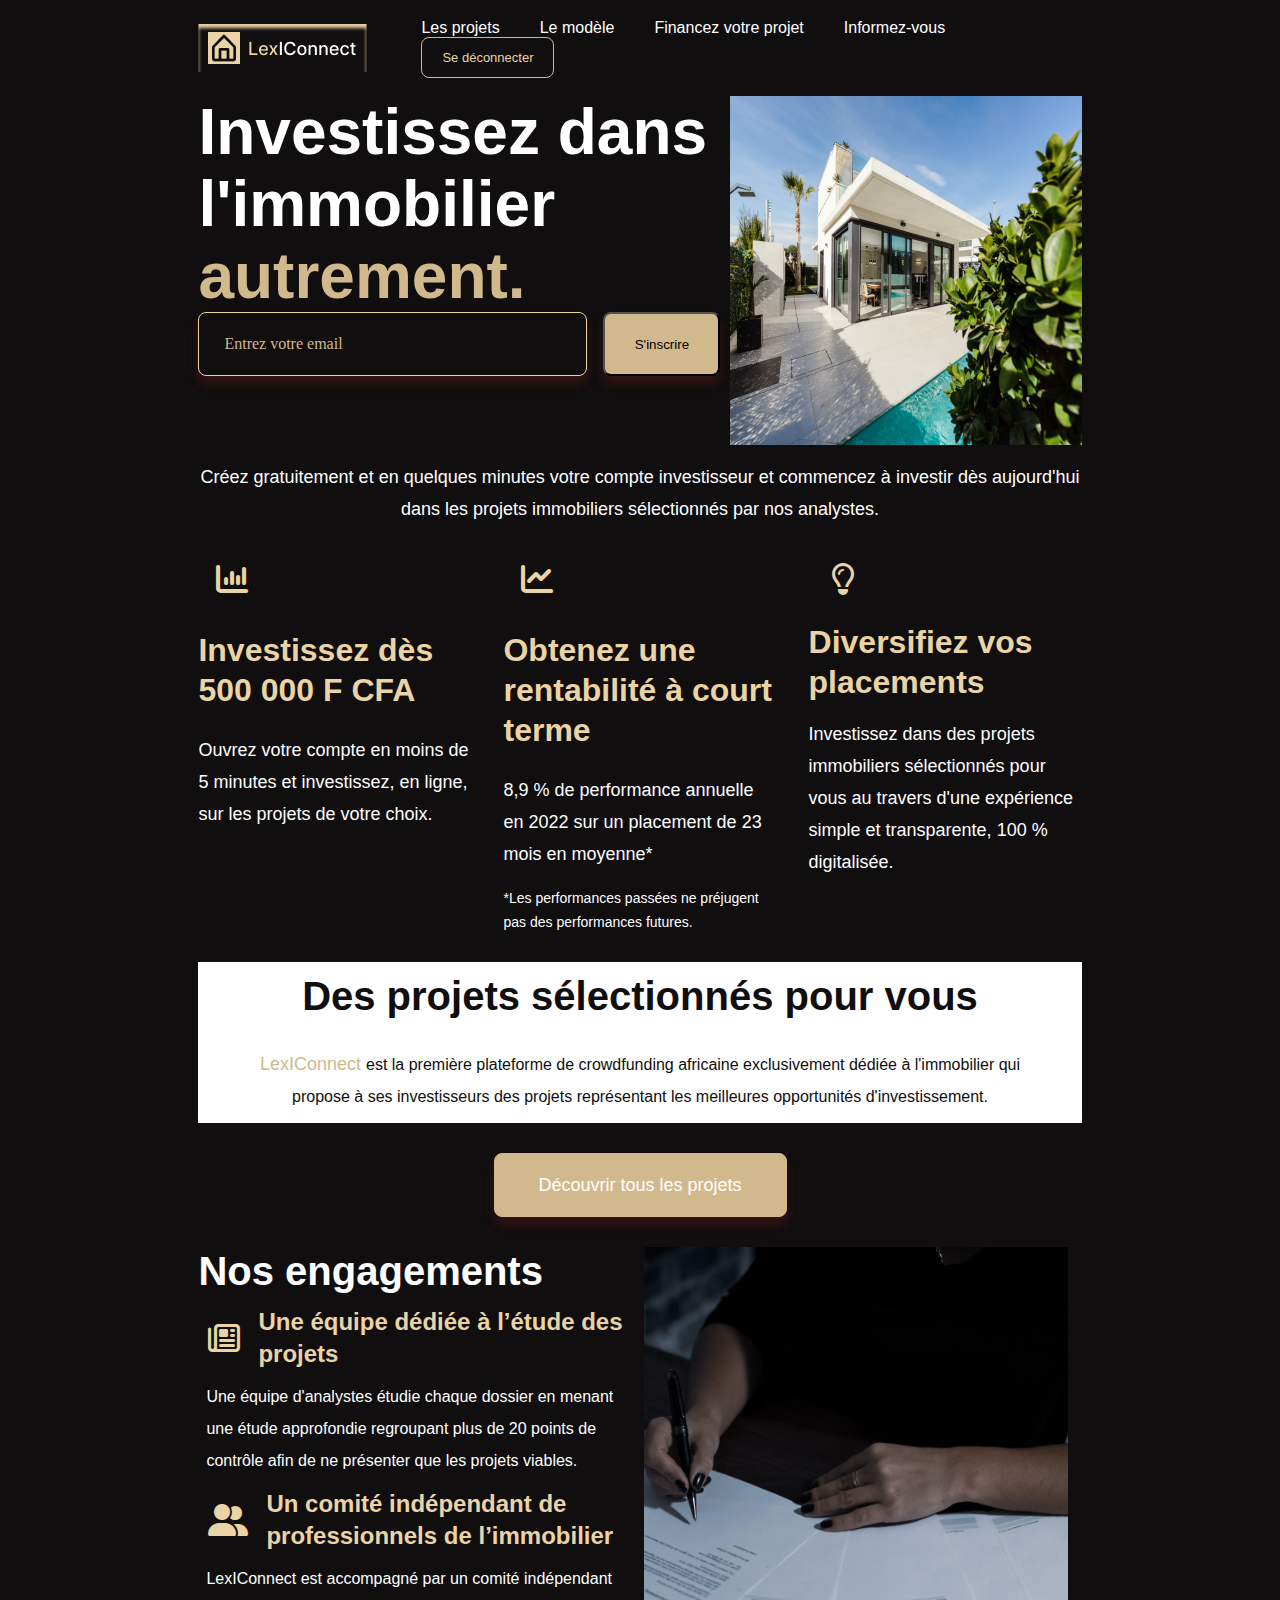
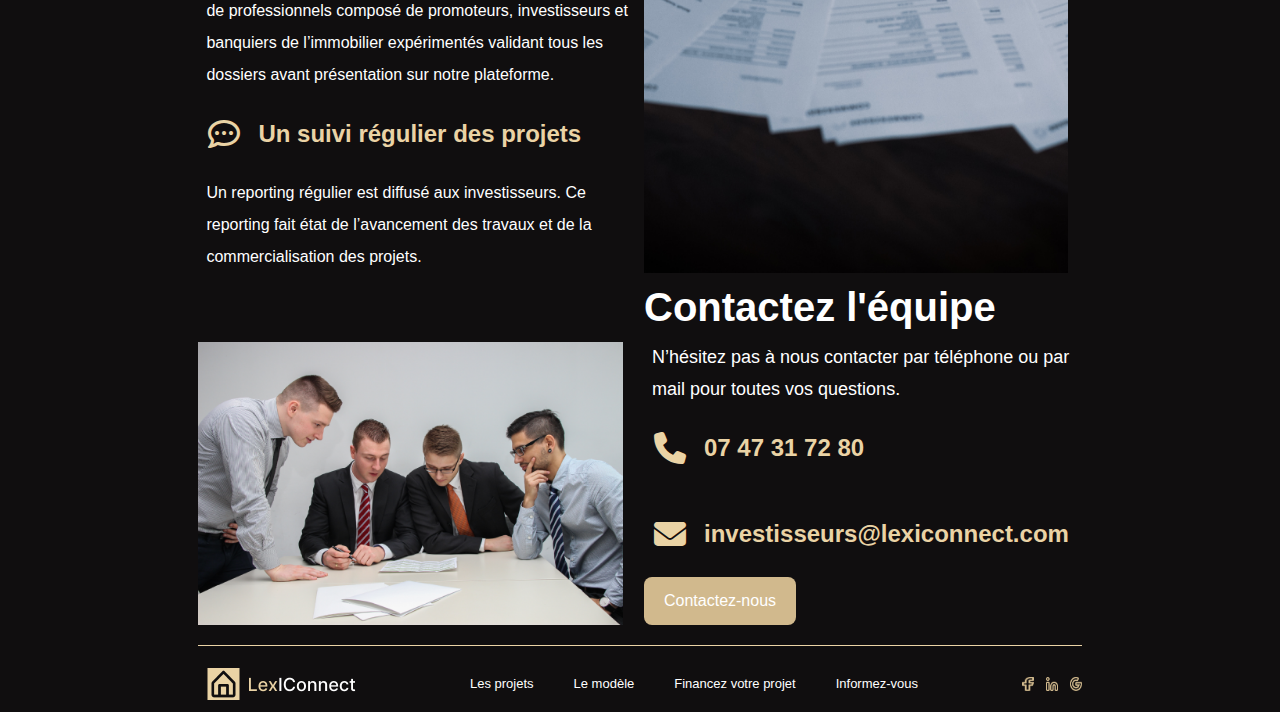
==== home_connected.html @ 10e0167e "add signup form" ====
<!DOCTYPE html>
<html lang="en">
  <head>
    <meta charset="UTF-8" />
    <meta name="viewport" content="width=device-width, initial-scale=1.0" />
    <meta name="author" content="Alexandre Kanga" />
    <meta
      name="description"
      content="LexIConnect, votre plateforme de crowfunding africaine"
    />
    <meta
      name="keywords"
      content="LexIConnect, Immobilier, Crowfunding, financement participatif, Afrique"
    />
    <title>LexIConnect</title>
    <link rel="shortcut icon" href="./images/favicon.ico" type="image/x-icon" />
    <link rel="stylesheet" href="css/style.css" />

    <link
      rel="stylesheet"
      href="https://cdnjs.cloudflare.com/ajax/libs/font-awesome/6.4.2/css/all.min.css"
    />
  </head>
  <body>
    <div class="container">
      <header class="header">
        <img class="logo" src="images/logo.png" alt="logo" />
        <nav class="navigation">
          <ul class="navigation-ul">
            <li>Les projets</li>
            <li>Le modèle</li>
            <li>Financez votre projet</li>
            <li>Informez-vous</li>
          </ul>
        

          <div class="button-cta">
         
            <a href="index.html"
            ><input type="button" class="cta-deconnexion" value="Se déconnecter"
          /></a>
          </div>

        </nav>
      </header>
      <main>
        <section class="heros">
          <div class="heros-top">
            <div class="heros-left">
              <div class="heros-left-top">
                <h1>
                  <h1 class="main-white"
                    >Investissez dans l'immobilier
                    <span class="main-dark-or">autrement.</span></h1
                  >
                </h1>
              </div>
              <div class="heros-left-bottom">
                <input
                  type="text"
                  class="heros-email"
                  placeholder="Entrez votre email"
                />
                <button class="heros-signup">S'inscrire</button>
              </div>
            </div>
            <div class="heros-right">
              <img
                src="images/maison_home.png"
                alt="maison"
                class="heros-image"
              />
            </div>
          </div>
          <div class="heros-bottom">
            Créez gratuitement et en quelques minutes votre compte investisseur
            et commencez à investir dès aujourd'hui dans les projets immobiliers
            sélectionnés par nos analystes.
          </div>
        </section>
        <section class="how">
          <div class="how-left">
            <div class="how-left-top">
              <i class="fa-solid fa-chart-column fa-2xl"></i>
            </div>
            <div class="how-left-middle">
              <h5 class="how-left-middle-text main-or">
                Investissez dès <br />500 000 F CFA
              </h5>
            </div>
            <div class="how-left-bottom">
              <span class="how-left-bottom-text"
                >Ouvrez votre compte en moins de 5 minutes et investissez, en
                ligne, sur les projets de votre choix.</span
              >
            </div>
          </div>

          <div class="how-center">
            <div class="how-center-top">
              <i class="fa-solid fa-chart-line fa-2xl"></i>
            </div>
            <div class="how-center-middle">
              <h5 class="how-center-middle-text main-or">
                Obtenez une rentabilité à court terme
              </h5>
            </div>
            <div class="how-center-bottom">
              <span class="how-center-bottom-text"
                >8,9 % de performance annuelle en 2022 sur un placement de 23
                mois en moyenne*</span
              >
            </div>
            <div class="how-center-bottom-bottom">
              <span class="how-center-bottom-bottom-text"
                >*Les performances passées ne préjugent pas des performances
                futures.</span
              >
            </div>
          </div>

          <div class="how-right">
            <div class="how-right-top">
              <i class="fa-regular fa-lightbulb fa-2xl"></i>
            </div>
            <div class="how-right-middle">
              <h5 class="how-right-middle-text main-or">
                Diversifiez vos placements
              </h5>
            </div>
            <div class="how-right-bottom">
              <span class="how-right-bottom-text"
                >Investissez dans des projets immobiliers sélectionnés pour vous
                au travers d'une expérience simple et transparente, 100 %
                digitalisée.</span
              >
            </div>
          </div>
        </section>
        <section class="section-know-more">
          <div class="know-more">
            <div class="know-more-top">
              <span>Des projets sélectionnés pour vous</span>
            </div>
            <div class="know-more-bottom">
              <span
                ><span class="lexiconnect-title">LexIConnect </span>est la
                première plateforme de crowdfunding africaine exclusivement
                dédiée à l'immobilier qui propose à ses investisseurs des
                projets représentant les meilleures opportunités
                d'investissement.</span
              >
            </div>
          </div>
        </section>

        <section class="cta-section">
          <button class="cta-more">Découvrir tous les projets</button>
        </section>

        <section class="engagements">
          <div class="engagements-left">
            <div class="engagements-top">Nos engagements</div>
            <!-- One box on the left to be duplicate for others -->
            <div class="engagements-box">
              <div class="engagements-box-top">
                <div class="engagements-box-top-left">
                  <i class="fa-regular fa-newspaper fa-2xl"></i>
                </div>
                <div class="engagements-box-top-right">
                  Une équipe dédiée à l’étude des projets
                </div>
              </div>
              <div class="engagements-box-bottom">
                <span
                  >Une équipe d'analystes étudie chaque dossier en menant une
                  étude approfondie regroupant plus de 20 points de contrôle
                  afin de ne présenter que les projets viables.</span
                >
              </div>
            </div>
            <!-- One box on the left to be duplicate for others -->
            <!-- One box on the left to be duplicate for others -->
            <div class="engagements-box">
              <div class="engagements-box-top">
                <div class="engagements-box-top-left">
                  <i class="fa-solid fa-user-group fa-2xl"></i>
                </div>
                <div class="engagements-box-top-right">
                  Un comité indépendant de professionnels de l’immobilier
                </div>
              </div>
              <div class="engagements-box-bottom">
                <span
                  >LexIConnect est accompagné par un comité indépendant de
                  professionnels composé de promoteurs, investisseurs et
                  banquiers de l’immobilier expérimentés validant tous les
                  dossiers avant présentation sur notre plateforme.</span
                >
              </div>
            </div>
            <!-- One box on the left to be duplicate for others -->
            <!-- One box on the left to be duplicate for others -->
            <div class="engagements-box">
              <div class="engagements-box-top">
                <div class="engagements-box-top-left">
                  <i class="fa-regular fa-comment-dots fa-2xl"></i>
                </div>
                <div class="engagements-box-top-right">
                  Un suivi régulier des projets
                </div>
              </div>
              <div class="engagements-box-bottom">
                <span
                  >Un reporting régulier est diffusé aux investisseurs. Ce
                  reporting fait état de l’avancement des travaux et de la
                  commercialisation des projets.</span
                >
              </div>
            </div>
            <!-- One box on the left to be duplicate for others -->
          </div>
          <div class="engagements-right">
            <img src="images/contrat.png" alt="contrat" />
          </div>
        </section>
        <section class="contact">
          <div class="contact-left">
            <img
              class="contact-left-image"
              src="images/contact.png"
              alt="contact"
            />
          </div>
          <div class="contact-right">
            <div class="contact-title"><span>Contactez l'équipe</span></div>
            <div class="contact-description">
              <span
                >N’hésitez pas à nous contacter par téléphone ou par mail pour
                toutes vos questions.</span
              >
            </div>
            <!-- One box on the left to be duplicate for others -->
            <div class="contact-box">
              <div class="contact-box-adresse">
                <div class="contact-box-adresse-left">
                  <i class="fa-solid fa-phone fa-2xl"></i>
                </div>
                <div class="contact-box-adresse-right">07 47 31 72 80</div>
              </div>
              <div class="contact-box-adresse">
                <div class="contact-box-adresse-left">
                  <i class="fa-solid fa-envelope fa-2xl"></i>
                </div>
                <div class="contact-box-adresse-right">
                  investisseurs@lexiconnect.com
                </div>
              </div>
              <div class="contact-button-cta">
                <button class="contact-button">Contactez-nous</button>
              </div>
            </div>
            <!-- One box on the left to be duplicate for others -->
          </div>
        </section>
      </main>
      <div class="separateur"></div>
      <footer class="footer">
        <div class="logo">
          <img
            src="images/logo_footer.png"
            alt="logo-footer"
            class="logo-footer"
          />
        </div>
        <div class="menu-footer">
          <nav class="navigation-footer">
            <ul class="navigation-footer-ul">
              <li>Les projets</li>
              <li>Le modèle</li>
              <li>Financez votre projet</li>
              <li>Informez-vous</li>
            </ul>
          </nav>
        </div>
        <div class="icon-social">
          <img src="images/facebook.png" alt="facebook" class="icon-facebook" />
          <img src="images/linkedin.png" alt="linkedin" class="icon-linkedin" />
          <img src="images/google.png" alt="google" class="icon-google" />
        </div>
      </footer>
    </div>
  </body>
</html>
---- css/style.css ----
:root {
  /* color variables */
  --main-or: #ead3a5;
  --main-dark-grey: #b8b8b8;
  --main-black: #100e0f;
  --main-dark-or: #d1b98d;
  --main-gray-or: #fcf9f0;
  --main-white: #ffffff;

  /* size variables */

  /* on va definir si selon le 
  media query la variable css */

  --main-h1: 6.4rem;
  --main-h2: 5.6rem;
  --main-h3: 4.8rem;
  --main-h4: 4rem;
  --main-h5: 3.2rem;
  --main-h6: 2.4rem;
  --main-bl: 1.8rem;
  --main-br: 1.6rem;
  --main-bs: 1.4rem;
  --main-p: 1.6rem;

  /* --pane-padding: 5px 42px; */
}

* {
  margin: 0;
  padding: 0;
  box-sizing: border-box;
}

html {
  /* percentage of user's browser font-size setting = 10px, max = 16px */
  font-size: 62.5%;
}

body {
  background-color: var(--main-black);
  color: var(--main-white);
  font-family: Arial, Helvetica, sans-serif;

  font-size: 1.6rem;
}

/* ***************** */
/* GENERAL SECTION */
/* ***************** */
h1 {
  font-size: var(--main-h1);
  font-style: normal;
  font-weight: 700;
  line-height: 7.2rem; /* 112.5% */
}

h2 {
}
h3 {
}
h4 {
}
h5 {
  font-size: 3.2rem;
  font-style: normal;
  font-weight: 600;
  line-height: 4rem; /* 125% */
}
h6 {
}

.main-or {
  color: var(--main-or);
}
.main-dark-grey {
  color: var(--main-dark-grey);
}
.main-black {
  color: var(--main-black);
}
.main-dark-or {
  color: var(--main-dark-or);
}
.-main-gray-or {
  color: var(--main-gray-or);
}
.main-white {
  color: var(--main-white);
}

.container {
  max-width: 69%;
  margin: 0 auto;
  /* background-color: aqua; */
}

/* **************** */
/* HEADER SECTION */
/* **************** */

.header {
  display: flex;
  /* justify-content: space-between; */
  align-items: center;
  height: 9.6rem;
  gap: 0 5.4rem;
justify-content: space-between;
}

.logo {
  height: 4.8rem;
  /* height: 48px; */
  /* margin-right: 5.4rem; */
}
.navigation {
  display: flex;
  justify-content: space-between;
  align-items: center;
  gap: 0 8.7rem;
  /* gap: 0 87px; */
  /* 16px = 1rem */
  /* gap: 0 5.44rem; */
  flex-wrap: wrap;
}

.navigation-ul {
  display: flex;
  justify-content: space-between;
  align-items: center;
  list-style-type: none;
  gap: 0 4rem;
  /* gap:0 40px; */
  /* 16px = 1rem */
  /* gap: 0 2.5rem; */
  /* margin-right: 8.7rem; */
  flex-wrap: wrap;
}

.navigation-ul li {
  flex-grow: 1;
  flex-shrink: 1;
}

.button-cta {
  display: flex;
  justify-content: space-between;
  align-items: center;
  gap: 0 1.2rem;
  /* gap:0 12px; */
  /* 16px = 1rem */
  /* gap : 0 0.75rem; */
  flex-wrap: wrap;
}
.button-cta-deconnexion {
  display: flex;
  justify-content: flex-end;
  align-items: center;
  gap: 0 1.2rem;
  /* gap:0 12px; */
  /* 16px = 1rem */
  /* gap : 0 0.75rem; */
  flex-wrap: wrap;
  flex-grow: 1;
  background-color: var(--main-dark-or)
}

.signup {
  padding: 1.2rem 2rem;
  /* padding: 12px 20px; */
  /* border-radius: 0.8rem; */
  border-radius: 8px;
  color: var(--main-white);
  background-color: var(--main-dark-or);
  border: none;
  cursor: pointer;
}

.signin {
  padding: 1.2rem 2rem;
  /* padding: 12px 20px; */
  /* border-radius: 0.8rem; */
  border-radius: 8px;
  background-color: var(--main-white);
  color: var(--main-or);
  border: none;
  cursor: pointer;
}

.cta-deconnexion {
  padding: 1.2rem 2rem;
  /* padding: 12px 20px; */
  /* border-radius: 0.8rem; */
  border-radius: 8px;
 
  color: var(--main-or);

  cursor: pointer;
  font-family: Arial, Helvetica, sans-serif;
  font-size: 1.3rem;
  background: transparent;
  border: 0.1rem solid var(--main-dark-or);
}

/* input.deconnexion {
  font-family: Arial, Helvetica, sans-serif;
  font-size: 1rem;
  color: var(--main-dark-or);
  background: transparent;
  border: none;
  cursor: pointer;
  padding: 12px 20px;
  width: 15.47rem;
  border: 0.1rem solid var(--main-dark-or);
  border-radius: 0.8rem;
} */
input.cta-deconnexion:focus {
  outline: none;
}




/* ************************** */
/* SECTION HERO */
/* ************************** */

.heros-top {
  display: flex;

  align-items: flex-start;
  align-content: flex-start;
  gap: 0rem 1rem;
  /* flex-wrap: wrap;  */
  /* en haut a definir pour responsive */
  /* background-color: red; */
}

.heros-left {
  /* width: 50%; */
  flex:1
  /* background-color: aquamarine; */
}

.heros-left-top {
  display: flex;
  /* width: 54.4rem; */
  height: 21.6rem;
  padding: 1.6rem 0rem;
  align-items: center;
  /* background-color: blue; */
  
}

.heros-left-bottom {
  display: inline-flex;
  align-items: center;
  gap: 1.6rem;
}
.heros-left-bottom-signup {
  display: inline-flex;
  align-items: center;
  justify-content: flex-start;
  gap: 1.6rem;
}

.heros-image {
  /* width: 56.8rem; */
  height: 34.9rem;
  flex-shrink: 0;
  width: 100%;
}

.heros-right {
  /* width: 50%; */
  flex: 1;
  /* background-color: yellow; */
}

.heros-signup {
  display: flex;
  width: 11.7rem;
  height: 6.4rem;
  padding: 1.6rem 2rem;
  justify-content: center;
  align-items: center;
  gap: 0.8rem;
  border-radius: 0.8rem;
  background: var(--Dark_Or, #d1b98d);
  box-shadow: 0px 8px 12px 0px rgba(241, 50, 35, 0.16);
}
.heros-email {
  display: flex;
  width: 38.9rem;
  height: 6.4rem;
  padding: 1.6rem 2.5rem;
  align-items: center;
  gap: 8rem;
  border-radius: 0.8rem;
  border: 1px solid var(--Or, #ead3a5);
  box-shadow: 0px 8px 12px 0px rgba(241, 50, 35, 0.16);
  font-family: Inter;
  font-size: 1.6rem;
  font-style: normal;
  font-weight: 500;
  line-height: 2.4rem; /* 150% */
  background: transparent;
}

.heros-email::placeholder {
  font-size: 1.6rem;
  font-style: normal;
  font-weight: 500;
  line-height: 2.4rem; /* 150% */
  color: var(--main-dark-or);
}

.heros-bottom {
  text-align: center;
  display: flex;
  justify-content: center;
  align-items: center;
  height: 8.7rem;
  font-size: 1.8rem;
  font-weight: 500;
  line-height: 3.2rem; /* 177.778% */
  /* background-color: red; */
}

.heros-bottom-text {
  text-align: left;
  display: flex;
  justify-content: center;
  align-items: center;
  height: 8.7rem;
  font-size: 1.8rem;
  font-weight: 500;
  line-height: 3.2rem; /* 177.778% */
  /* background-color: red; */
}

/* *************** */
/* HOWTO */
/* **************** */
.how {
  display: inline-flex;
  justify-content: center;
  align-items: flex-start;
  gap: 3.2rem;
  /* background-color: aquamarine; */
  flex-wrap: wrap;
}

.how-left {
  display: flex;
  /* width: 32.2rem; */
  /* height: 33.4rem; */
  padding: 0.8rem 0rem;
  flex-direction: column;
  align-items: flex-start;
  gap: 0.8rem;
  /* background-color: purple; */
  /* width: 100%; */
  flex: 1;
}

.how-center {
  display: flex;
  /* width: 32.2rem; */
  /* height: 33.4rem; */
  padding: 0.8rem 0rem;
  flex-direction: column;
  align-items: flex-start;
  gap: 0.8rem;
  /* background-color: yellowgreen; */
  /* width: 100%; */
  flex: 1;
}

.how-right {
  /* display: flex; */
  /* width: 32.2rem; */
  /* height: 33.4rem; */
  padding: 0.8rem 0rem;
  flex-direction: column;
  align-items: flex-start;
  gap: 0.8rem;
  /* background-color: blue; */
  /* width: 100%; */
  flex: 1;
}

.how-left-top {
  display: flex;
  padding: 1rem;
  align-items: flex-start;
  gap: 1rem;
}

.how-left-top i {
  display: flex;
  width: 4.8rem;
  height: 5rem;
  flex-direction: column;
  justify-content: center;
  align-items: center;
  color: var(--main-or);
}

.how-left-middle{
  display: flex;
  padding: 0.8rem 0rem;
  justify-content: center;
  align-items: center;
  align-content: center;
  gap: 0.8rem;
  flex-wrap: wrap; 
}
.how-left-middle-text{
/* H5 */
font-size: 3.2rem;
font-style: normal;
font-weight: 600;
line-height: 4rem; /* 125% */ 
}

.how-left-bottom{
  display: flex;
padding: 0.8rem 0rem;
justify-content: center;
align-items: center;
gap: 0.8rem; 
}
.how-left-bottom-text{
/* BL */
color: var(--main-white);
font-size: 1.8rem;
font-style: normal;
font-weight: 500;
line-height: 3.2rem; /* 177.778% */ 
}



.how-center-top {
  display: flex;
  padding: 1rem;
  align-items: flex-start;
  gap: 1rem;
}

.how-center-top i {
  display: flex;
  width: 4.8rem;
  height: 5rem;
  flex-direction: column;
  justify-content: center;
  align-items: center;
  color: var(--main-or);
}


.how-center-middle{
  display: flex;
  padding: 0.8rem 0rem;
  justify-content: center;
  align-items: center;
  align-content: center;
  gap: 0.8rem;
  flex-wrap: wrap; 
}
.how-center-middle-text{
/* H5 */
font-size: 3.2rem;
font-style: normal;
font-weight: 600;
line-height: 4rem; /* 125% */ 
}

.how-center-bottom{
  display: flex;
padding: 0.8rem 0rem;
justify-content: center;
align-items: center;
gap: 0.8rem; 
}
.how-center-bottom-text{
/* BL */
color: var(--main-white);
font-size: 1.8rem;
font-style: normal;
font-weight: 500;
line-height: 3.2rem; /* 177.778% */ 
}

.how-center-bottom-bottom{
  display: flex;
  /* width: 34rem; */
  align-items: flex-start;
  align-content: flex-start;
  gap: 1rem;
  flex-wrap: wrap; 
}

.how-center-bottom-bottom-text{
color: var(--main-white);
/* BS */
font-size: 1.4rem;
font-style: normal;
font-weight: 400;
line-height: 2.4rem; /* 171.429% */ 
}



.how-right-top {
  display: flex;
  padding: 1rem;
  align-items: flex-start;
  gap: 1rem;
}

.how-right-top i {
  display: flex;
  width: 4.8rem;
  height: 5rem;
  flex-direction: column;
  justify-content: center;
  align-items: center;
  color: var(--main-or);
}

.how-right-middle{
  display: flex;
  padding: 0.8rem 0rem;
  justify-content: center;
  align-items: center;
  align-content: center;
  gap: 0.8rem;
  flex-wrap: wrap; 
}
.how-right-middle-text{
/* H5 */
font-size: 3.2rem;
font-style: normal;
font-weight: 600;
line-height: 4rem; /* 125% */ 
}

.how-right-bottom{
  display: flex;
padding: 0.8rem 0rem;
justify-content: center;
align-items: center;
gap: 0.8rem; 
}
.how-right-bottom-text{
/* BL */
color: var(--main-white);
font-size: 1.8rem;
font-style: normal;
font-weight: 500;
line-height: 3.2rem; /* 177.778% */ 
}

.section-know-more{
  display: flex;
  justify-content: center;
  align-items: center;

}
.know-more{
display: flex;
/* width: 112rem; */
flex: 1;
flex-direction: column;
align-items: center;
/* align-items: flex-start; */
gap: 0.8rem; 
background: var(--main-white, #FFF); 
margin: 2rem 0 1rem 0;
flex-wrap: wrap;
}

.know-more-top{
  display: flex;
  padding: 1rem 0rem;
  justify-content: center;
  align-items: center; 
}

.know-more-top span{
color: var(--main-black, #100E0F);
text-align: center;
/* H4 */
font-size: 4rem;
font-style: normal;
font-weight: 600;
line-height: 4.8rem; /* 120% */ 
}

.know-more-bottom{
  display: flex;

padding: 1rem;
justify-content: center;
align-items: center;
gap: 1rem; 
text-align: center;
}

.know-more-bottom span{
  color: var(--main-black, #100E0F);
  /* P */
  font-size: 1.6rem;
  font-style: normal;
  font-weight: 400;
  line-height: 3.2rem; 
  width: 79.3rem;
flex-shrink: 0; 
}

.know-more-bottom span.lexiconnect-title{
  color: var(--main-dark-or, #D1B98D);
/* BL */
font-size: 1.8rem;

}

.cta-section{
  display: flex;
  padding: 1rem;
  flex-direction: column;
  justify-content: center;
  align-items: center;
  gap: 1rem; 

  margin: 1rem 0 2rem 0;
}

.cta-more{
  display: flex;
  width: 29.3rem;
  height: 6.4rem;
  padding: 1.2rem 2rem;
  justify-content: center;
  align-items: center;
  gap: 0.8rem; 
  color: var(--main-white, #FFF);
  border-radius: 0.8rem;
border: 1px solid var(--main-dark-or, #D1B98D);
background: var(--main-dark-or, #D1B98D);
box-shadow: 0px 8px 12px 0px rgba(241, 50, 35, 0.16); 
/* BL */
font-size: 1.8rem;
font-style: normal;
font-weight: 500;
line-height: 3.2rem; /* 177.778% */ 
}

.engagements{
  display: flex;
  flex-wrap: wrap;
  gap: 0.8rem;
}

.engagements-top{
  color: #FFF;
text-align: left;
/* H4 */
font-size: 4rem;
font-style: normal;
font-weight: 600;
line-height: 4.8rem; /* 120% */ 
}


.engagements-left{

display: flex;
flex-direction: column;
flex:1;
}

.engagements-right{

  flex:1;
}
.engagements-right img{

  width: 97%;
  height: 100%;
}

.engagements-box-top{
  display: flex;
padding: 0.8rem 0rem;
align-items: center;
align-content: center;
gap: 0.8rem;
/* flex-wrap: wrap;  */
}
.engagements-box-top-left{
  display: flex;
  /* width: 6.4rem; */
  padding: 1rem;
  justify-content: center;
  align-items: center;
  gap: 1rem; 
}

.engagements-box-top-left i{
  display: flex;
/* width: 4.8rem; */
height: 5rem;
flex-direction: column;
justify-content: center;
align-items: center;
flex-shrink: 0; 
color: var(--main-or);
}

.engagements-box-top-right{
  color: var(--main-or, #EAD3A5);
  /* H6 */
  font-size: 2.4rem;
  font-style: normal;
  font-weight: 600;
  line-height: 3.2rem; /* 133.333% */ 
}

.engagements-box-bottom{
  display: flex;
  /* width: 54.1rem; */
  padding: 0rem 0.8rem;
  align-items: center;
  gap: 0.8rem; 
}

.engagements-box-bottom span{
  color: #FFF;
/* P */
font-size: 1.6rem;
font-style: normal;
font-weight: 400;
line-height: 3.2rem; /* 200% */ 
}


/* CONTACT SECTION  */
.contact{
  display: flex;
  flex-wrap: wrap;
  gap: 0.8rem;
}

.contact-left{

  display: flex;
  flex-direction: column;
 justify-content: flex-end;

  flex:1;
  }

  .contact-left-image{
  width: 97%;
    
  }
  
  .contact-right{
  
    flex:1
  }
.contact-title{
  display: flex;
  padding: 1rem 0rem;
  align-items: center; 
}

.contact-title span{
  color: var(--main-white, #FFF);
  text-align: center;
  /* H4 */
  font-size: 4rem;
  font-style: normal;
  font-weight: 600;
  line-height: 4.8rem; /* 120% */ 
}


.contact-description{
  display: flex;
  /* width: 54.1rem; */
  padding: 0rem 0.8rem;
  align-items: center;
  gap: 0.8rem; 
}

.contact-description span{
/* P */
font-size: 1.6rem;
font-style: normal;
font-weight: 400;
line-height: 3.2rem; /* 200% */ 
color: var(--main-white, #FFF);
/* BL */

font-size: 1.8rem;
font-style: normal;
font-weight: 500;
line-height: 3.2rem; /* 177.778% */ 
}



.contact-button{
  padding: 1.2rem 2rem;
  /* padding: 12px 20px; */
  /* border-radius: 0.8rem; */
  border-radius: 8px;
  color: var(--main-white);
  background-color: var(--main-dark-or, #EAD3A5);
  border: none;

  color: #FFF;
/* BR */
font-size: 1.6rem;
font-style: normal;
font-weight: 500;
line-height: 2.4rem; /* 150% */ 
}




.contact-box-adresse{
  display: flex;
padding: 0.8rem 0rem;
align-items: center;
align-content: center;
gap: 0.8rem;
/* flex-wrap: wrap;  */
}
.contact-box-adresse-left{
  display: flex;
  /* width: 6.4rem; */
  padding: 1rem;
  justify-content: center;
  align-items: center;
  gap: 1rem; 
}

.contact-box-adresse-left i{
  display: flex;
/* width: 4.8rem; */
height: 5rem;
flex-direction: column;
justify-content: center;
align-items: center;
flex-shrink: 0; 
color: var(--main-or);
}

.contact-box-adresse-right{
  color: var(--main-or, #EAD3A5);
  /* H6 */
  font-size: 2.4rem;
  font-style: normal;
  font-weight: 600;
  line-height: 3.2rem; /* 133.333% */ 
}


.separateur{
  display: flex;
  margin:2rem 0 0.5rem 0;
flex-direction: column;
justify-content: center;
align-items: flex-start;
gap: 1rem;
flex-shrink: 0; 
height: 10px;
border-top: 1px solid var(--main-or, #EAD3A5); 
/* background-color: red; */
}

/* *************** */
/* FOOTER */
/* **************** */



.footer {
  display: flex;
  justify-content: space-between;
  align-items: center;
  gap: 0 5.4rem;
  /* height: 96px;
   
    gap:0 54px; */
  /* 16px = 1rem */
  /* gap:0 3.38rem; */

}

.logo-footer {
  height: 4.8rem;
  /* height: 48px; */
  /* margin-right: 5.4rem; */
}
.navigation-footer {
  display: flex;
  justify-content: space-between;
  align-items: center;
  gap: 0 8.7rem;
  /* gap: 0 87px; */
  /* 16px = 1rem */
  /* gap: 0 5.44rem; */
  flex-wrap: wrap;
}

.navigation-footer-ul {
  display: flex;
  justify-content: space-between;
  align-items: center;
  list-style-type: none;
  gap: 0 4rem;
  /* gap:0 40px; */
  /* 16px = 1rem */
  /* gap: 0 2.5rem; */
  /* margin-right: 8.7rem; */
  flex-wrap: wrap;
}

.navigation-footer-ul li {
  flex-grow: 1;
  flex-shrink: 1;
  color: var(--main-white, #FFF);
/* BR */
font-size: 1.3rem;
font-style: normal;
font-weight: 500;
line-height: 2.4rem; /* 150% */ 

}

.icon-social {
  display: flex;
  justify-content: space-between;
  align-items: center;
  gap: 0 1.2rem;

  flex-wrap: wrap;
}
.icon-social img {
  width: 1.2rem;
  height: 1.4rem;
  flex-shrink: 0; 
}



  /* FORM SIGNUP */

  .form{
    display: flex;
    align-content: center;
    justify-content: center;
    
  }
  
  .logo_signup{
    margin: 0 auto;
   display: flex;
   justify-content: center;
  }
  
  form.signup{
    display: flex;
    flex-direction: column;
    align-items: center;
    justify-content: space-between;
    /* margin-top: 5rem; */
      margin-top: 2rem;
    gap: 2rem;
    background-color: #FFF;
    color
  }
  
  form.signup h2{
    color: var(--main-or);
  }
  
  .google_signup{
    display: flex;
    color: #fff;
    gap: 0.5rem;
    border: 1px solid #B8B8B8;
    padding: 0.2rem;
    width: 25rem;
    justify-content: center;
  }
  .google_signup img{
    width: 24px;
    height: 24px;
  }
  .google_signup p{
    padding-top: 0.5rem;
    color: #B8B8B8;
  }
  
  .google_signup a{
    color: #B8B8B8;
    text-decoration: none;
  }
  
  .google_signup_conditions p{
    display: flex;
    color: #B8B8B8;
    padding: 0.1rem;
    width: 22rem;
    justify-content: center;
    font-size: 0.6rem;
  }
  
  
  
  .signup input {
    height: 3.5rem;
    width: 25rem;
    background-color: transparent;
  
    border: 1px solid var(--main-dark-grey);
    /* border-radius: 8px; */
    padding: 12px 25px;
  
    color: var(--main-dark-grey)
    
  }
  
  .signup input::placeholder {
  
    color: var(--main-dark-grey);
  
    font-size: 1.2rem;
    text-align: center;
  }

  
  
  input.inscrire {
    font-family: Arial, Helvetica, sans-serif;
    font-size: 1.6rem;
    color: #FFF ;
    background: transparent;
    background-color:var(--main-or);
    border: none;
    cursor: pointer;
   padding-top: 0.6rem;
   padding-bottom: 1rem;
    border:1px solid var(--main-or);
    /* border-radius: 8px; */
  }
  
  input.connexion {
    font-family: Arial, Helvetica, sans-serif;
    font-size: 1.6rem;
    color: #FFF ;
    background-color: var(--main-or);
    border: none;
    cursor: pointer;
    border-radius: 0.8rem;
    padding: 1rem 2rem 2rem 2rem;
   
  }

  .cadre{
    border: 0.1rem solid var(--main-dark-or);
    display: flex;
    flex-direction: column;
    border-radius: 0.8rem;
    width:50%;
    padding: 4rem 0;
    justify-content: center;
    align-items: center;
   margin: 10rem auto;
  flex:1;
    
  }
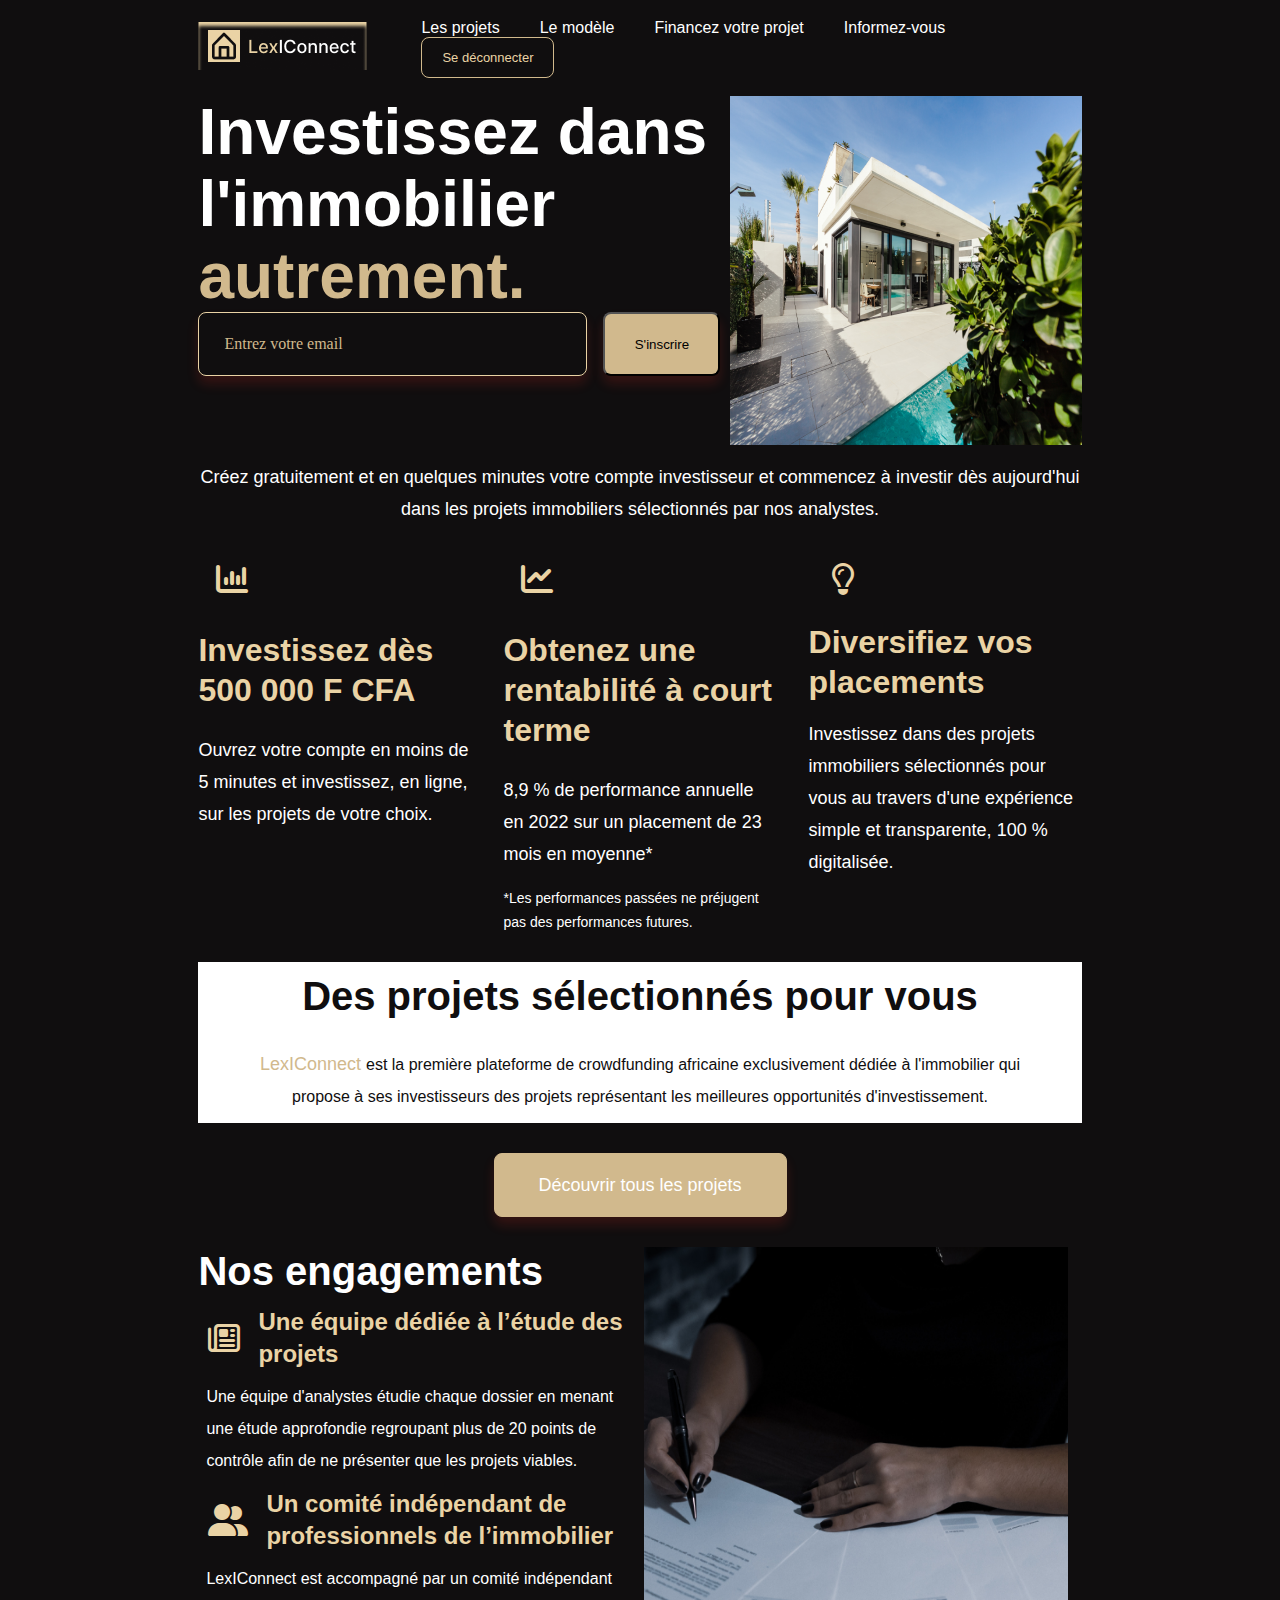
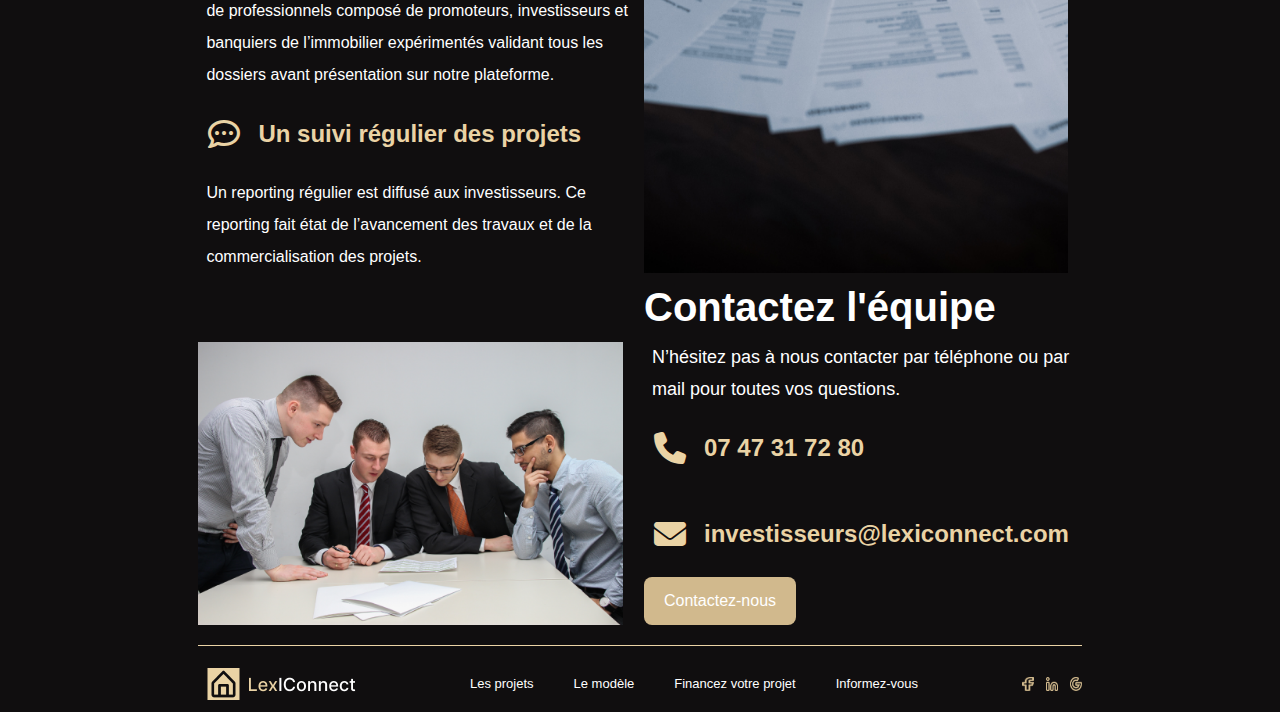
==== commit 9a87a915: "add project page connected" ====
--- a/home_connected.html
+++ b/home_connected.html
@@ -24,10 +24,11 @@
   <body>
     <div class="container">
       <header class="header">
-        <img class="logo" src="images/logo.png" alt="logo" />
+        <a href="index.html"><img src="images/logo.png" alt="logo" title="Cliquez pour revenir à l'accueil"></a>
         <nav class="navigation">
           <ul class="navigation-ul">
-            <li>Les projets</li>
+          
+            <li ><a href="projet.html">Les projets</a></li>
             <li>Le modèle</li>
             <li>Financez votre projet</li>
             <li>Informez-vous</li>
--- a/css/style.css
+++ b/css/style.css
@@ -45,6 +45,21 @@
   font-size: 1.6rem;
 }
 
+
+
+nav a:link {
+  color: #fff;
+  text-decoration: none;
+}
+nav a:visited {
+    color: #fff;
+    text-decoration: none;
+  }
+
+  li.active a{
+    color: var(--main-dark-or);
+  }
+
 /* ***************** */
 /* GENERAL SECTION */
 /* ***************** */
@@ -180,7 +195,7 @@
   padding: 1.2rem 2rem;
   /* padding: 12px 20px; */
   /* border-radius: 0.8rem; */
-  border-radius: 8px;
+  border-radius: 0.8rem;
   background-color: var(--main-white);
   color: var(--main-or);
   border: none;
@@ -1089,5 +1104,106 @@
     
   }
   
-
-
+/* ********************* */
+  /* PROJET EN COURS  */
+  /* ********************* */
+
+.projet-en-cours{
+  display: flex;
+  flex-direction: column;
+  gap:2rem;
+}
+
+.projet-en-cours-title{
+  display: flex;
+padding: 0.8rem 0rem;
+justify-content: space-between;
+align-items: center;
+align-content: center;
+gap: 0.8rem;
+flex-wrap: wrap; 
+}
+
+.projet-en-cours-title span{
+  color: var(--main-or, #EAD3A5);
+/* H5 */
+
+font-size: 3.2rem;
+font-style: normal;
+font-weight: 600;
+line-height: 4rem; /* 125% */ 
+}
+
+.projet-en-cours-container{
+  display: flex;
+  gap: 1.2rem;
+}
+.projet-en-cours-box{
+flex:1;
+border: 0.1rem solid var(--main-dark-or);
+border-radius: 0 0 0.8rem 0.8rem;
+
+
+}
+
+.projet-en-cours-box-mini{
+  display: flex;
+  flex-direction: column;
+  padding:2rem;
+  gap:1rem;
+}
+
+
+.cta-encours {
+  padding: 1.2rem 2rem;
+  margin-left: 1.2rem;
+  border-radius: 0.8rem;
+  width: 30%;
+  color: var(--main-or);
+
+  cursor: pointer;
+  font-family: Arial, Helvetica, sans-serif;
+  font-size: 1.3rem;
+  background: transparent;
+  border: 0.1rem solid var(--main-dark-or);
+}
+
+.projet-en-cours-box-title{
+  color: var(--main-white);
+/* BL */
+font-size: 1.8rem;
+font-style: normal;
+font-weight: 500;
+line-height: 3.2rem; /* 177.778% */ 
+}
+
+.projet-en-cours-box-description{
+  color: var(--main-white);
+  /* P */
+
+  font-size: 1.6rem;
+  font-style: normal;
+  font-weight: 400;
+  line-height: 3.2rem; /* 200% */ 
+}
+
+.projet-en-cours-box-savoir{
+  color: var(--main-dark-or, #D1B98D);
+  /* BL */
+  font-size: 1.8rem;
+  font-style: normal;
+  font-weight: 500;
+  line-height: 3.2rem; /* 177.778% */ 
+}
+.projet-en-cours-box-price{
+  color: var(--main-white);
+/* H6 */
+
+font-size: 2.4rem;
+font-style: normal;
+font-weight: 600;
+line-height: 3.2rem; /* 133.333% */ 
+}
+
+
+
